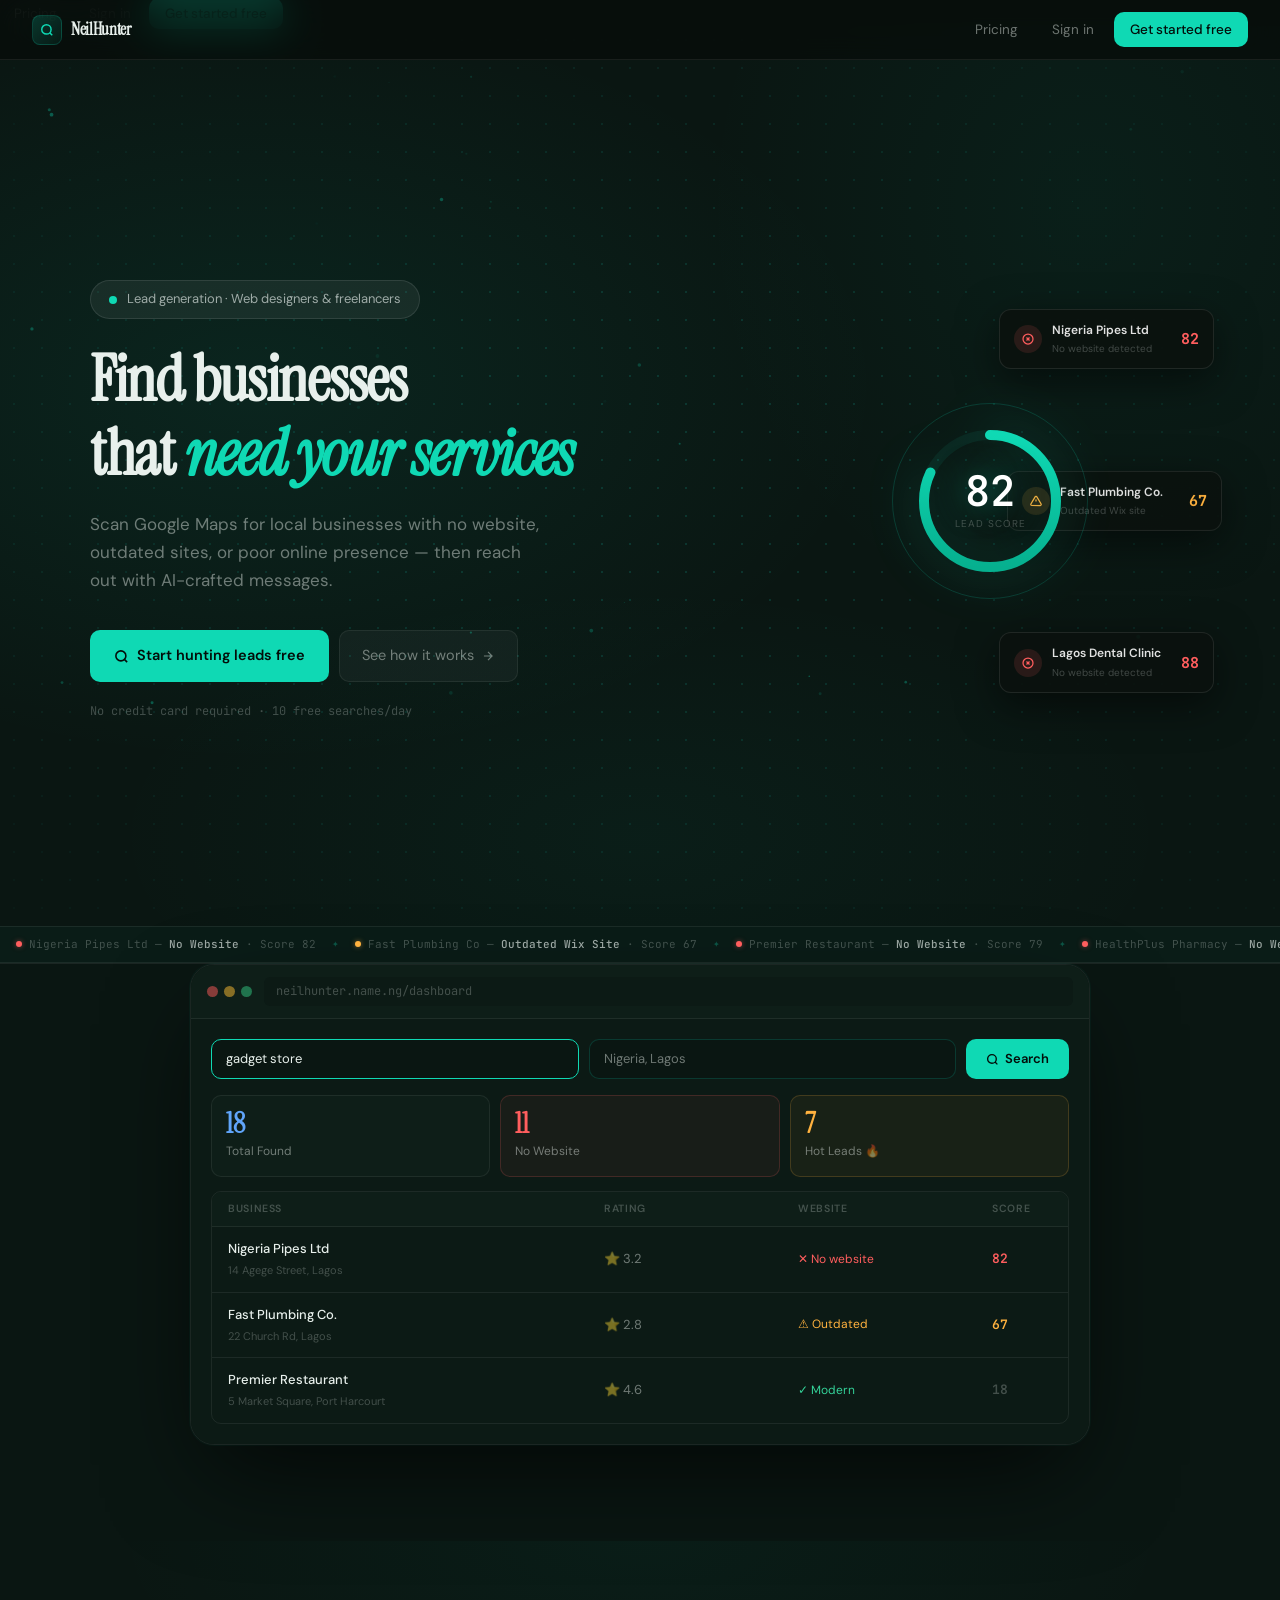
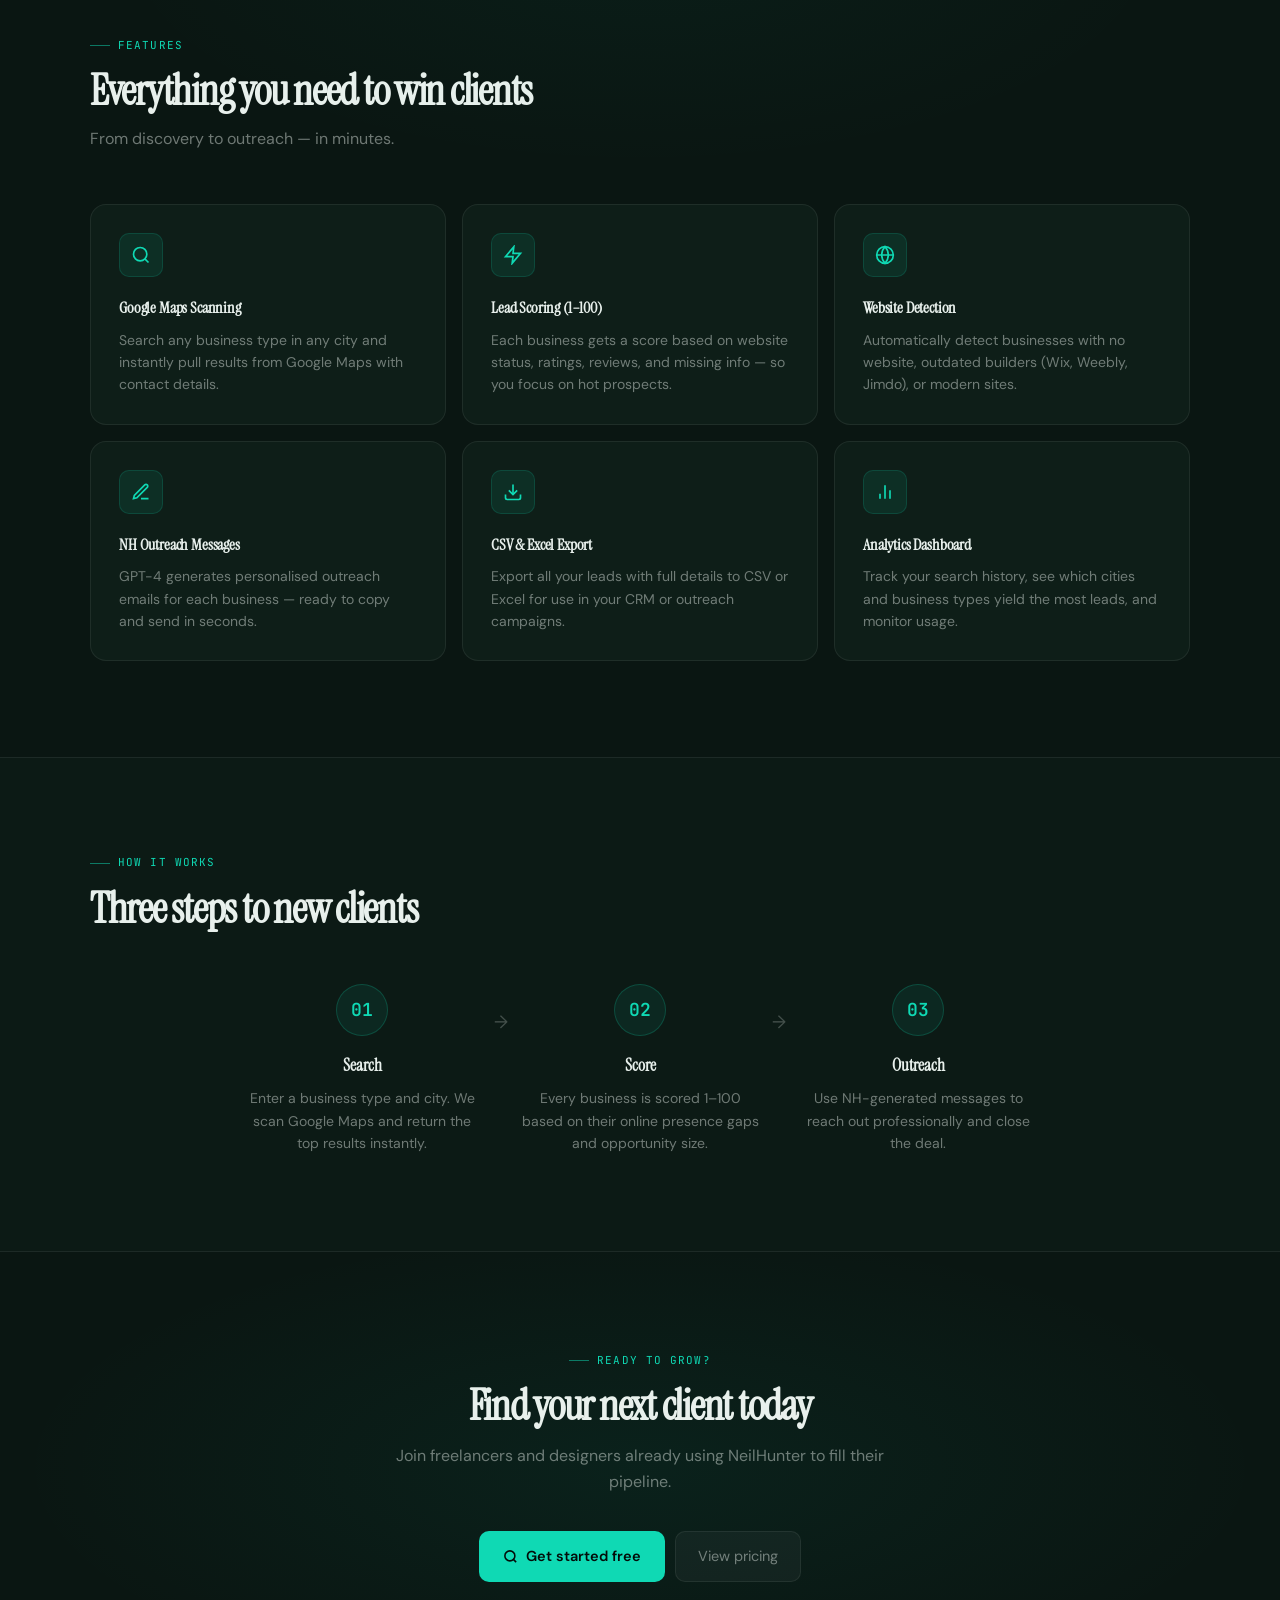
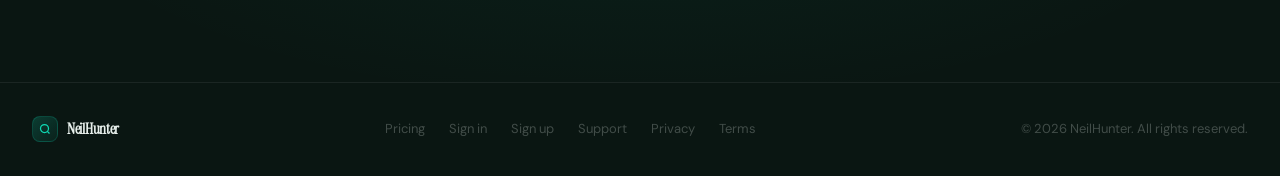
==== index.html @ abefe765 "Add files via upload" ====
<!DOCTYPE html>
<html lang="en">
<head>
  <meta charset="UTF-8"/>
  <meta name="viewport" content="width=device-width, initial-scale=1.0"/>

  <!-- ═══ PRIMARY SEO ═══ -->
  <title>NeilHunter — Find Businesses That Need a Website | Lead Gen for Web Designers</title>
  <meta name="description" content="NeilHunter scans Google Maps to find local businesses with no website or outdated sites. Get lead scores, AI outreach messages, and CSV exports. Free for web designers and freelancers."/>
  <meta name="keywords" content="find businesses without website, lead generation for web designers, web design clients, find clients web design, local business leads, freelance web design clients, NeilHunter, web design lead generation tool, Google Maps leads, outreach for web designers"/>
  <meta name="author" content="NeilHunter"/>
  <meta name="robots" content="index, follow"/>
  <link rel="canonical" href="https://neilhunter.name.ng/"/>

  <!-- ═══ OPEN GRAPH (WhatsApp, Facebook, LinkedIn previews) ═══ -->
  <meta property="og:type" content="website"/>
  <meta property="og:url" content="https://neilhunter.name.ng/"/>
  <meta property="og:title" content="NeilHunter — Find Businesses That Need a Website"/>
  <meta property="og:description" content="Scan Google Maps for businesses with no website. Get lead scores, AI outreach messages, and win more web design clients. Free to start."/>
  <meta property="og:image" content="https://neilhunter.name.ng/og-image.png"/>
  <meta property="og:site_name" content="NeilHunter"/>
  <meta property="og:locale" content="en_NG"/>

  <!-- ═══ TWITTER CARD (shows rich preview when you share on X) ═══ -->
  <meta name="twitter:card" content="summary_large_image"/>
  <meta name="twitter:site" content="@neilhunter"/>
  <meta name="twitter:title" content="NeilHunter — Find Businesses That Need a Website"/>
  <meta name="twitter:description" content="Scan Google Maps for businesses with no website. Lead scores + AI outreach. Free for web designers & freelancers."/>
  <meta name="twitter:image" content="https://neilhunter.name.ng/og-image.png"/>

  <!-- ═══ SCHEMA (tells Google exactly what your site is) ═══ -->
  <script type="application/ld+json">
  {
    "@context": "https://schema.org",
    "@type": "SoftwareApplication",
    "name": "NeilHunter",
    "url": "https://neilhunter.name.ng",
    "description": "Lead generation tool that scans Google Maps to find local businesses with no website or outdated sites. Designed for web designers and freelancers.",
    "applicationCategory": "BusinessApplication",
    "operatingSystem": "Web",
    "offers": {
      "@type": "Offer",
      "price": "0",
      "priceCurrency": "USD",
      "description": "Free plan with 10 searches per day"
    },
    "creator": {
      "@type": "Organization",
      "name": "NeilHunter",
      "url": "https://neilhunter.name.ng"
    }
  }
  </script>

  <link href="https://fonts.googleapis.com/css2?family=Instrument+Serif:ital@0;1&family=DM+Sans:ital,opsz,wght@0,9..40,300;0,9..40,400;0,9..40,500;1,9..40,300&family=JetBrains+Mono:wght@400;500;600&display=swap" rel="stylesheet"/>
  <meta name="theme-color" content="#0a1612">
  <style>
    /* ── TOKENS ── */
    :root {
      --teal:   #0fd9b4;
      --teal2:  #06b08f;
      --teal-d: rgba(15,217,180,.12);
      --red:    #ff5e5e;
      --amber:  #ffb23f;
      --green:  #34d399;
      --bg:     #0a1612;
      --bg2:    #0c1a15;
      --bg3:    #0e1e18;
      --card:   #0e1e18;
      --border: rgba(255,255,255,.07);
      --border2:rgba(15,217,180,.18);
      --text:   #e8f0ec;
      --muted:  rgba(232,240,236,.45);
      --soft:   rgba(232,240,236,.25);
      --r:      10px;
      --r-lg:   16px;
      --r-xl:   24px;
      --font:   'DM Sans', sans-serif;
      --display:'Instrument Serif', serif;
      --mono:   'JetBrains Mono', monospace;
    }

    *, *::before, *::after { box-sizing: border-box; margin: 0; padding: 0; }
    html { scroll-behavior: smooth; }
    body {
      font-family: var(--font);
      background: var(--bg);
      color: var(--text);
      line-height: 1.6;
      -webkit-font-smoothing: antialiased;
      overflow-x: hidden;
    }

    /* ── LOADER ── */
    #loader {
      position: fixed; inset: 0; z-index: 9999;
      background: #0a1612;
      display: flex; flex-direction: column; align-items: center; justify-content: center; gap: 20px;
      transition: opacity .6s ease, visibility .6s ease;
    }
    #loader.hide { opacity: 0; visibility: hidden; }
    .ld-wordmark {
      font-family: var(--display);
      font-size: 22px; font-weight: 700; letter-spacing: -.02em;
      color: var(--text);
    }
    .ld-wordmark span { color: var(--teal); }
    .ld-bar-track {
      width: 160px; height: 2px;
      background: rgba(255,255,255,.06); border-radius: 99px; overflow: hidden;
    }
    .ld-bar-fill {
      height: 100%; width: 0%;
      background: linear-gradient(90deg, var(--teal2), var(--teal));
      border-radius: 99px; transition: width .12s ease;
    }
    .ld-pct { font-family: var(--mono); font-size: 11px; color: var(--teal); }

    /* ── NAV ── */
    nav {
      position: fixed; top: 0; left: 0; right: 0; z-index: 100;
      padding: 0 32px;
      height: 60px;
      display: flex; align-items: center; justify-content: space-between;
      background: rgba(8,13,11,.8);
      backdrop-filter: blur(20px) saturate(1.4);
      border-bottom: 1px solid var(--border);
      transition: background .3s;
    }
    .nav-logo {
      display: flex; align-items: center; gap: 9px;
      text-decoration: none;
      font-family: var(--display); font-size: 17px; font-weight: 700;
      color: var(--text); letter-spacing: -.02em;
    }
    .nav-logo-mark {
      width: 30px; height: 30px; border-radius: 8px;
      background: linear-gradient(135deg, rgba(15,217,180,.2), rgba(15,217,180,.06));
      border: 1px solid var(--border2);
      display: flex; align-items: center; justify-content: center;
    }
    .nav-logo-mark svg { color: var(--teal); }
    .nav-right { display: flex; align-items: center; gap: 6px; }
    .nav-link {
      padding: 7px 14px; font-size: 13.5px; color: var(--muted);
      text-decoration: none; border-radius: var(--r);
      transition: color .2s, background .2s;
      font-weight: 400;
    }
    .nav-link:hover { color: var(--text); background: rgba(255,255,255,.05); }
    .nav-btn {
      padding: 7px 16px; font-size: 13.5px; font-weight: 500;
      background: var(--teal); color: #030d09;
      border: none; border-radius: var(--r); cursor: pointer;
      text-decoration: none;
      transition: background .2s, transform .15s;
      font-family: var(--font);
    }
    .nav-btn:hover { background: #1fffc9; transform: translateY(-1px); }
    .nav-hamburger {
      display: none; background: none; border: none; cursor: pointer;
      color: var(--text); padding: 4px;
    }
    @media (max-width: 680px) {
      nav { padding: 0 18px; }
      .nav-links { display: none; }
      .nav-hamburger { display: flex; }
      .nav-mobile {
        display: none; position: fixed; top: 60px; left: 0; right: 0;
        z-index: 99;
        background: var(--bg2); border-bottom: 1px solid var(--border);
        padding: 12px 18px 18px; flex-direction: column; gap: 4px;
      }
      .nav-mobile.open { display: flex; }
      .nav-mobile .nav-link { font-size: 15px; }
      .nav-mobile .nav-btn { text-align: center; margin-top: 6px; padding: 11px; font-size: 15px; }
    }

    /* ── HERO ── */
    .hero {
      position: relative; overflow: hidden;
      padding: 130px 32px 80px;
      min-height: 100svh;
      display: flex; align-items: center;
    }
    #hero-canvas {
      position: absolute; inset: 0; width: 100%; height: 100%;
      pointer-events: none; z-index: 0; opacity: .55;
    }
    .hero-mesh {
      position: absolute; inset: 0; z-index: 0; pointer-events: none;
      background:
        radial-gradient(ellipse 70% 60% at 20% 40%, rgba(15,217,180,.08) 0%, transparent 70%),
        radial-gradient(ellipse 50% 80% at 85% 20%, rgba(6,176,143,.06) 0%, transparent 60%),
        radial-gradient(ellipse 60% 40% at 50% 90%, rgba(15,217,180,.04) 0%, transparent 70%);
    }
    .hero-dots {
      position: absolute; inset: 0; z-index: 0; pointer-events: none;
      background-image: radial-gradient(circle, rgba(20,184,166,.18) 1px, transparent 1px);
      background-size: 28px 28px;
      mask-image: radial-gradient(ellipse 80% 80% at 50% 50%, black 20%, transparent 100%);
      -webkit-mask-image: radial-gradient(ellipse 80% 80% at 50% 50%, black 20%, transparent 100%);
      animation: dotsPulse 6s ease-in-out infinite;
    }
    @keyframes dotsPulse {
      0%,100%{ opacity:.35; }
      50%    { opacity:.6; }
    }

    .hero-inner {
      position: relative; z-index: 1;
      max-width: 1100px; margin: 0 auto; width: 100%;
      display: grid; grid-template-columns: 1fr 400px; gap: 64px; align-items: center;
    }
    .hero-badge {
      display: inline-flex; align-items: center; gap: 10px;
      padding: 8px 18px;
      background: rgba(255,255,255,.06);
      border: 1px solid rgba(255,255,255,.1);
      border-radius: 99px; font-size: 13px; color: rgba(232,240,236,.65);
      font-family: var(--font);
      margin-bottom: 24px;
      animation: fadeUp .5s .1s both;
    }
    .badge-pulse {
      width: 8px; height: 8px; border-radius: 50%; flex-shrink: 0;
      background: var(--teal);
      animation: blink 2s ease-in-out infinite;
    }
    @keyframes blink { 0%,100%{opacity:1;} 50%{opacity:.25;} }
    .hero-h1 {
      font-family: var(--display);
      font-size: clamp(36px, 9vw, 64px);
      font-weight: 700; line-height: 1.15; letter-spacing: -.02em;
      color: var(--text); margin-bottom: 20px;
      animation: fadeUp .5s .2s both;
    }
    .hero-h1 em { font-style: italic; color: var(--teal); }
    .hero-sub {
      font-size: 17px; color: var(--muted); max-width: 460px;
      line-height: 1.65; margin-bottom: 36px;
      animation: fadeUp .5s .3s both;
    }
    .hero-cta { display: flex; gap: 10px; flex-wrap: wrap; animation: fadeUp .5s .4s both; margin-bottom: 20px; }
    .btn-primary {
      display: inline-flex; align-items: center; gap: 8px;
      padding: 13px 24px; border-radius: var(--r);
      background: var(--teal); color: #030d09;
      font-size: 14.5px; font-weight: 600;
      text-decoration: none; font-family: var(--font);
      transition: background .2s, transform .2s, box-shadow .2s;
      box-shadow: 0 0 0 0 rgba(15,217,180,.3);
    }
    .btn-primary:hover {
      background: #1fffc9; transform: translateY(-2px);
      box-shadow: 0 8px 28px rgba(15,217,180,.25);
    }
    .btn-ghost {
      display: inline-flex; align-items: center; gap: 7px;
      padding: 13px 22px; border-radius: var(--r);
      border: 1px solid var(--border);
      background: rgba(255,255,255,.04);
      color: var(--muted); font-size: 14.5px;
      text-decoration: none; font-family: var(--font);
      transition: border-color .2s, color .2s, background .2s;
    }
    .btn-ghost:hover { border-color: rgba(255,255,255,.18); color: var(--text); background: rgba(255,255,255,.07); }
    .hero-note { font-size: 12px; color: var(--soft); animation: fadeUp .5s .5s both; font-family: var(--mono); }

    /* ── HERO RIGHT VISUAL ── */
    .hero-visual {
      position: relative; height: 420px;
      display: flex; align-items: center; justify-content: center;
      animation: fadeUp .6s .35s both;
    }
    /* Score ring */
    .ring-wrap {
      position: relative; z-index: 1;
      display: flex; align-items: center; justify-content: center;
    }
    .ring-svg { filter: drop-shadow(0 0 24px rgba(15,217,180,.3)); }
    .ring-center {
      position: absolute; top: 50%; left: 50%; transform: translate(-50%,-50%);
      text-align: center; pointer-events: none;
    }
    .ring-num {
      font-family: var(--mono); font-size: 42px; font-weight: 600;
      color: #fff; line-height: 1; text-shadow: 0 0 30px rgba(15,217,180,.5);
    }
    .ring-label { font-size: 10px; color: var(--soft); letter-spacing: .1em; text-transform: uppercase; margin-top: 4px; }
    .ring-pulse {
      position: absolute; width: 196px; height: 196px; border-radius: 50%;
      border: 1px solid rgba(15,217,180,.18);
      animation: ringPulse 2.8s ease-out infinite; pointer-events: none;
    }
    @keyframes ringPulse {
      0%  { transform: scale(.85); opacity: .7; }
      100%{ transform: scale(1.2);  opacity: 0; }
    }

    /* Lead cards */
    .lead-card {
      position: absolute;
      display: flex; align-items: center; gap: 10px;
      background: rgba(11,18,15,.92);
      border: 1px solid rgba(255,255,255,.09);
      border-radius: 12px; padding: 11px 14px;
      backdrop-filter: blur(16px);
      box-shadow: 0 12px 40px rgba(0,0,0,.5);
      white-space: nowrap; min-width: 215px;
      opacity: 0; transform: translateX(14px);
      transition: opacity .5s, transform .5s;
    }
    .lead-card.show { opacity: 1; transform: translateX(0); }
    .lead-card-1 { top: 18px;  right: -24px; }
    .lead-card-2 { top: 50%;   right: -32px; transform: translateY(-50%) translateX(14px); }
    .lead-card-2.show { transform: translateY(-50%) translateX(0); }
    .lead-card-3 { bottom: 18px; right: -24px; }
    .lc-icon {
      width: 28px; height: 28px; border-radius: 50%; flex-shrink: 0;
      display: flex; align-items: center; justify-content: center;
    }
    .lc-icon.r { background: rgba(255,94,94,.13); color: #ff5e5e; }
    .lc-icon.a { background: rgba(255,178,63,.13); color: #ffb23f; }
    .lc-biz { font-size: 12px; font-weight: 600; color: rgba(255,255,255,.88); }
    .lc-sub { font-size: 10px; color: var(--soft); margin-top: 1px; }
    .lc-score { font-family: var(--mono); font-size: 15px; font-weight: 700; margin-left: auto; padding-left: 8px; }
    .lc-score.r { color: #ff5e5e; }
    .lc-score.a { color: #ffb23f; }

    /* Mobile hero layout */
    @media (max-width: 860px) {
      .hero-inner { grid-template-columns: 1fr; gap: 44px; text-align: center; }
      .hero-sub, .hero-h1 { max-width: 100%; margin-left: auto; margin-right: auto; }
      .hero-badge { margin: 0 auto 24px; }
      .hero-cta { justify-content: center; }
      .hero-note { text-align: center; }
      .hero-visual { height: 300px; width: 100%; }
      .lead-card-1 { top: 0; right: 0; }
      .lead-card-2 { right: 0; }
      .lead-card-3 { bottom: 0; right: 0; }
    }
    @media (max-width: 520px) {
      .hero { padding: 110px 18px 60px; }
      .hero-visual { height: 260px; }
      .lead-card { min-width: 0; max-width: 155px; padding: 8px 10px; gap: 7px; }
      .lc-biz { font-size: 10.5px; }
      .lc-sub { font-size: 9px; }
      .lc-score { font-size: 12px; }
      .lc-icon { width: 22px; height: 22px; }
      .ring-num { font-size: 30px; }
      .ring-pulse { width: 140px; height: 140px; }
    }

    @keyframes fadeUp {
      from { opacity:0; transform: translateY(16px); }
      to   { opacity:1; transform: translateY(0); }
    }

    /* ── MARQUEE ── */
    .marquee-strip {
      border-top: 1px solid var(--border);
      border-bottom: 1px solid var(--border);
      background: rgba(15,217,180,.03);
      overflow: hidden; padding: 9px 0;
    }
    .marquee-track { display: flex; width: max-content; animation: marquee 30s linear infinite; }
    .marquee-track:hover { animation-play-state: paused; }
    @keyframes marquee { from{transform:translateX(0)} to{transform:translateX(-50%)} }
    .marquee-content { display: flex; align-items: center; gap: 16px; padding: 0 16px; white-space: nowrap; }
    .mq-item { font-family: var(--mono); font-size: 11px; color: var(--soft); display: flex; align-items: center; gap: 7px; }
    .mq-item strong { color: rgba(232,240,236,.65); font-weight: 500; }
    .mq-sep { color: rgba(15,217,180,.3); font-size: 8px; }
    .mq-dot { width: 6px; height: 6px; border-radius: 50%; flex-shrink: 0; animation: blink 2s ease-in-out infinite; }
    .mq-dot.r { background: var(--red); box-shadow: 0 0 5px rgba(255,94,94,.5); }
    .mq-dot.a { background: var(--amber); box-shadow: 0 0 5px rgba(255,178,63,.5); animation-delay: .5s; }

    /* ── DASHBOARD MOCKUP ── */
    .mockup-section {
      padding: 0 32px 96px;
      border-top: 1px solid var(--border);
    }
    .mockup-wrap {
      max-width: 900px; margin: 0 auto;
      border-radius: var(--r-xl);
      border: 1px solid var(--border);
      overflow: hidden;
      box-shadow: 0 40px 100px -20px rgba(0,0,0,.7), 0 0 0 1px rgba(15,217,180,.05);
    }
    .mockup-bar {
      background: var(--bg3); border-bottom: 1px solid var(--border);
      padding: 12px 16px;
      display: flex; align-items: center; gap: 12px;
    }
    .mock-dots { display: flex; gap: 6px; }
    .mock-dot { width: 11px; height: 11px; border-radius: 50%; }
    .mock-url {
      flex: 1; background: var(--bg2); border-radius: 6px;
      padding: 5px 12px; font-size: 12px; color: var(--soft); font-family: var(--mono);
    }
    .mockup-body { background: var(--bg2); padding: 20px; }
    .mock-search-row { display: flex; gap: 10px; margin-bottom: 16px; }
    .mock-input {
      flex: 1; height: 40px; border: 1px solid var(--border2); border-radius: var(--r);
      background: var(--bg); display: flex; align-items: center; padding: 0 14px;
      font-size: 13px; color: var(--muted);
    }
    .mock-input.active { border-color: var(--teal); color: var(--text); }
    .mock-search-btn {
      height: 40px; padding: 0 20px;
      background: var(--teal); border-radius: var(--r);
      display: flex; align-items: center; gap: 6px;
      font-size: 13px; font-weight: 600; color: #030d09;
    }
    .mock-stats { display: grid; grid-template-columns: repeat(3,1fr); gap: 10px; margin-bottom: 14px; }
    .mock-stat {
      background: var(--bg3); border: 1px solid var(--border);
      border-radius: var(--r); padding: 14px;
    }
    .mock-stat.danger { background: rgba(255,94,94,.05); border-color: rgba(255,94,94,.18); }
    .mock-stat.warn   { background: rgba(255,178,63,.05); border-color: rgba(255,178,63,.18); }
    .mock-stat-num { font-family: var(--display); font-size: 28px; font-weight: 700; line-height: 1; }
    .mock-stat-num.teal   { color: #60a5fa; }
    .mock-stat-num.danger { color: var(--red); }
    .mock-stat-num.warn   { color: var(--amber); }
    .mock-stat-label { font-size: 12px; color: var(--muted); margin-top: 4px; }
    .mock-table { border: 1px solid var(--border); border-radius: var(--r); overflow: hidden; }
    .mock-thead {
      display: grid; grid-template-columns: 2fr 1fr 1fr 60px;
      gap: 12px; padding: 9px 16px;
      background: var(--bg3); font-size: 10.5px; font-weight: 600;
      text-transform: uppercase; letter-spacing: .06em; color: var(--soft);
      border-bottom: 1px solid var(--border);
    }
    .mock-row {
      display: grid; grid-template-columns: 2fr 1fr 1fr 60px;
      gap: 12px; padding: 12px 16px; font-size: 13px; align-items: center;
    }
    .mock-row + .mock-row { border-top: 1px solid var(--border); }
    .mock-biz { font-weight: 500; }
    .mock-addr { font-size: 11px; color: var(--soft); margin-top: 2px; }
    .mock-rating { color: var(--muted); }
    .mock-status.r { color: var(--red); font-size: 12px; }
    .mock-status.a { color: var(--amber); font-size: 12px; }
    .mock-status.g { color: var(--green); font-size: 12px; }
    .mock-score { font-family: var(--mono); font-size: 13px; font-weight: 600; }
    .mock-score.r { color: var(--red); }
    .mock-score.a { color: var(--amber); }
    .mock-score.s { color: var(--soft); }
    @media (max-width: 640px) {
      .mockup-section { padding: 0 14px 64px; }
      .mock-stats { grid-template-columns: repeat(3,1fr); gap: 6px; }
      .mock-stat-num { font-size: 22px; }
      .mock-thead, .mock-row { grid-template-columns: 2fr 1fr 50px; }
      .mock-thead span:nth-child(3), .mock-row div:nth-child(3) { display: none; }
      .mock-search-row { flex-wrap: wrap; }
    }

    /* ── FEATURES ── */
    .features { padding: 96px 32px; position: relative; }
    .features::before {
      content: ''; position: absolute; inset: 0;
      background: radial-gradient(ellipse 60% 40% at 50% 0%, rgba(15,217,180,.04) 0%, transparent 70%);
      pointer-events: none;
    }
    .section-label {
      font-family: var(--mono); font-size: 11px; letter-spacing: .1em;
      text-transform: uppercase; color: var(--teal);
      display: flex; align-items: center; gap: 8px; margin-bottom: 14px;
    }
    .section-label::before {
      content: ''; width: 20px; height: 1px; background: var(--teal); opacity: .5;
    }
    .section-title {
      font-family: var(--display); font-size: clamp(28px, 4vw, 42px);
      font-weight: 800; letter-spacing: -.03em; line-height: 1.1;
      color: var(--text); margin-bottom: 12px;
    }
    .section-sub { font-size: 16px; color: var(--muted); max-width: 520px; }
    .section-head { margin-bottom: 52px; }
    .container { max-width: 1100px; margin: 0 auto; }

    .features-grid {
      display: grid; grid-template-columns: repeat(3, 1fr); gap: 16px;
    }
    .feat-card {
      background: var(--card); border: 1px solid var(--border);
      border-radius: var(--r-lg); padding: 28px;
      transition: border-color .3s, transform .3s, box-shadow .3s;
      position: relative; overflow: hidden;
    }
    .feat-card::after {
      content: ''; position: absolute; top: 0; left: 0; right: 0; height: 1px;
      background: linear-gradient(90deg, transparent, rgba(15,217,180,.3), transparent);
      opacity: 0; transition: opacity .3s;
    }
    .feat-card:hover { border-color: rgba(15,217,180,.2); transform: translateY(-3px); box-shadow: 0 20px 60px rgba(0,0,0,.3); }
    .feat-card:hover::after { opacity: 1; }
    .feat-icon {
      width: 44px; height: 44px; border-radius: 10px;
      background: rgba(15,217,180,.09); border: 1px solid rgba(15,217,180,.15);
      display: flex; align-items: center; justify-content: center;
      color: var(--teal); margin-bottom: 18px;
    }
    .feat-card h3 {
      font-family: var(--display); font-size: 16px; font-weight: 700;
      color: var(--text); margin-bottom: 8px; letter-spacing: -.01em;
    }
    .feat-card p { font-size: 14px; color: var(--muted); line-height: 1.6; }
    @media (max-width: 860px) { .features-grid { grid-template-columns: repeat(2,1fr); } }
    @media (max-width: 540px) { .features-grid { grid-template-columns: 1fr; } features { padding: 64px 18px; } }

    /* ── HOW IT WORKS ── */
    .how { padding: 96px 32px; background: var(--bg2); border-top: 1px solid var(--border); border-bottom: 1px solid var(--border); }
    .steps-row { display: flex; align-items: flex-start; justify-content: center; gap: 0; }
    .step-item { flex: 1; max-width: 240px; text-align: center; }
    .step-num {
      width: 52px; height: 52px; border-radius: 50%;
      background: rgba(15,217,180,.08); border: 1px solid rgba(15,217,180,.2);
      display: flex; align-items: center; justify-content: center;
      margin: 0 auto 16px;
      font-family: var(--mono); font-size: 18px; font-weight: 600; color: var(--teal);
    }
    .step-item h3 { font-family: var(--display); font-size: 17px; font-weight: 700; color: var(--text); margin-bottom: 8px; }
    .step-item p  { font-size: 14px; color: var(--muted); line-height: 1.6; }
    .step-arrow {
      display: flex; align-items: center; justify-content: center;
      padding-top: 24px; padding-left: 12px; padding-right: 12px;
      color: var(--soft); flex-shrink: 0; font-size: 18px;
    }
    @media (max-width: 640px) {
      .how { padding: 64px 18px; }
      .steps-row { flex-direction: column; align-items: center; gap: 0; }
      .step-item { max-width: 280px; width: 100%; }
      .step-arrow { padding: 4px 0; transform: rotate(90deg); }
    }

    /* ── CTA ── */
    .cta-section {
      padding: 100px 32px;
      text-align: center; position: relative; overflow: hidden;
    }
    .cta-section::before {
      content: ''; position: absolute; inset: 0;
      background: radial-gradient(ellipse 70% 80% at 50% 50%, rgba(15,217,180,.06) 0%, transparent 70%);
      pointer-events: none;
    }
    .cta-inner { position: relative; z-index: 1; max-width: 560px; margin: 0 auto; }
    .cta-section .section-title { margin-bottom: 14px; }
    .cta-section .section-sub { margin: 0 auto 36px; }
    .cta-btns { display: flex; gap: 10px; justify-content: center; flex-wrap: wrap; }
    @media (max-width: 480px) { .cta-section { padding: 72px 18px; } }

    /* ── FOOTER ── */
    footer {
      border-top: 1px solid var(--border);
      padding: 32px;
      display: flex; align-items: center; justify-content: space-between; flex-wrap: wrap; gap: 16px;
      background: var(--bg);
    }
    .footer-links { display: flex; gap: 4px; flex-wrap: wrap; }
    .footer-links a { color: var(--soft); text-decoration: none; font-size: 13px; padding: 4px 10px; border-radius: 6px; transition: color .2s; }
    .footer-links a:hover { color: var(--text); }
    .footer-copy { font-size: 13px; color: var(--soft); }
    @media (max-width: 600px) { footer { flex-direction: column; align-items: flex-start; padding: 24px 18px; } }
  </style>
</head>
<body>

<!-- LOADER -->
<div id="loader">
  <div class="ld-wordmark">Neil<span>Hunter</span></div>
  <div class="ld-bar-track"><div class="ld-bar-fill" id="ld-fill"></div></div>
  <div class="ld-pct" id="ld-pct">0%</div>
</div>

<!-- NAV -->
<nav>
  <a href="index.html" class="nav-logo">
    <div class="nav-logo-mark">
      <svg width="14" height="14" viewBox="0 0 24 24" fill="none" stroke="currentColor" stroke-width="2.5"><circle cx="11" cy="11" r="8"/><path d="m21 21-4.35-4.35"/></svg>
    </div>
    NeilHunter
  </a>
  <div class="nav-right nav-links">
    <a href="pricing.html" class="nav-link">Pricing</a>
    <a href="login.html" class="nav-link">Sign in</a>
    <a href="signup.html" class="nav-btn">Get started free</a>
  </div>
  <button class="nav-hamburger" id="nav-ham" aria-label="Menu" onclick="toggleNav()">
    <svg id="ham-icon" width="22" height="22" viewBox="0 0 24 24" fill="none" stroke="currentColor" stroke-width="2.2"><line x1="3" y1="6" x2="21" y2="6"/><line x1="3" y1="12" x2="21" y2="12"/><line x1="3" y1="18" x2="21" y2="18"/></svg>
  </button>
</nav>
<div class="nav-mobile" id="nav-mobile">
  <a href="pricing.html" class="nav-link">Pricing</a>
  <a href="login.html" class="nav-link">Sign in</a>
  <a href="signup.html" class="nav-btn">Get started free</a>
</div>

<!-- HERO -->
<section class="hero">
  <canvas id="hero-canvas"></canvas>
  <div class="hero-mesh"></div>
  <div class="hero-dots"></div>


  <div class="hero-inner">
    <!-- LEFT -->
    <div class="hero-left">
      <div class="hero-badge">
        <span class="badge-pulse"></span>
        Lead generation · Web designers &amp; freelancers
      </div>
      <h1 class="hero-h1">Find businesses<br/>that <em>need your services</em></h1>
      <p class="hero-sub">
        Scan Google Maps for local businesses with no website, outdated sites, or poor online presence — then reach out with AI-crafted messages.
      </p>
      <div class="hero-cta">
        <a href="signup.html" class="btn-primary">
          <svg width="15" height="15" viewBox="0 0 24 24" fill="none" stroke="currentColor" stroke-width="2.5"><circle cx="11" cy="11" r="8"/><path d="m21 21-4.35-4.35"/></svg>
          Start hunting leads free
        </a>
        <a href="#features" class="btn-ghost">
          See how it works
          <svg width="14" height="14" viewBox="0 0 24 24" fill="none" stroke="currentColor" stroke-width="2"><path d="M5 12h14M12 5l7 7-7 7"/></svg>
        </a>
      </div>
      <p class="hero-note">No credit card required · 10 free searches/day</p>
    </div>

    <!-- RIGHT -->
    <div class="hero-visual">
      <div class="ring-wrap">
        <svg class="ring-svg" viewBox="0 0 160 160" width="160" height="160">
          <circle cx="80" cy="80" r="66" fill="none" stroke="rgba(15,217,180,.08)" stroke-width="10"/>
          <circle cx="80" cy="80" r="66" fill="none" stroke="url(#ringGrad)" stroke-width="10"
            stroke-linecap="round"
            stroke-dasharray="414.7"
            stroke-dashoffset="414.7"
            id="ring-arc"
            style="transition:stroke-dashoffset 1.5s cubic-bezier(.4,0,.2,1);transform:rotate(-90deg);transform-origin:80px 80px;"/>
          <defs>
            <linearGradient id="ringGrad" x1="0%" y1="0%" x2="100%" y2="0%">
              <stop offset="0%"   stop-color="#06b08f"/>
              <stop offset="100%" stop-color="#0fd9b4"/>
            </linearGradient>
          </defs>
        </svg>
        <div class="ring-center">
          <div class="ring-num" id="ring-num">0</div>
          <div class="ring-label">Lead Score</div>
        </div>
        <div class="ring-pulse"></div>
      </div>

      <!-- Floating lead cards -->
      <div class="lead-card lead-card-1" id="lc1">
        <div class="lc-icon r">
          <svg width="12" height="12" viewBox="0 0 24 24" fill="none" stroke="currentColor" stroke-width="2.5"><circle cx="12" cy="12" r="10"/><line x1="15" y1="9" x2="9" y2="15"/><line x1="9" y1="9" x2="15" y2="15"/></svg>
        </div>
        <div>
          <div class="lc-biz">Nigeria Pipes Ltd</div>
          <div class="lc-sub">No website detected</div>
        </div>
        <div class="lc-score r">82</div>
      </div>

      <div class="lead-card lead-card-2" id="lc2">
        <div class="lc-icon a">
          <svg width="12" height="12" viewBox="0 0 24 24" fill="none" stroke="currentColor" stroke-width="2.5"><path d="M10.29 3.86L1.82 18a2 2 0 0 0 1.71 3h16.94a2 2 0 0 0 1.71-3L13.71 3.86a2 2 0 0 0-3.42 0z"/><line x1="12" y1="9" x2="12" y2="13"/></svg>
        </div>
        <div>
          <div class="lc-biz">Fast Plumbing Co.</div>
          <div class="lc-sub">Outdated Wix site</div>
        </div>
        <div class="lc-score a">67</div>
      </div>

      <div class="lead-card lead-card-3" id="lc3">
        <div class="lc-icon r">
          <svg width="12" height="12" viewBox="0 0 24 24" fill="none" stroke="currentColor" stroke-width="2.5"><circle cx="12" cy="12" r="10"/><line x1="15" y1="9" x2="9" y2="15"/><line x1="9" y1="9" x2="15" y2="15"/></svg>
        </div>
        <div>
          <div class="lc-biz">Lagos Dental Clinic</div>
          <div class="lc-sub">No website detected</div>
        </div>
        <div class="lc-score r">88</div>
      </div>
    </div>
  </div>
</section>

<!-- MARQUEE -->
<div class="marquee-strip">
  <div class="marquee-track">
    <div class="marquee-content">
      <span class="mq-item"><span class="mq-dot r"></span>Nigeria Pipes Ltd — <strong>No Website</strong> · Score 82</span>
      <span class="mq-sep">✦</span>
      <span class="mq-item"><span class="mq-dot a"></span>Fast Plumbing Co — <strong>Outdated Wix Site</strong> · Score 67</span>
      <span class="mq-sep">✦</span>
      <span class="mq-item"><span class="mq-dot r"></span>Premier Restaurant — <strong>No Website</strong> · Score 79</span>
      <span class="mq-sep">✦</span>
      <span class="mq-item"><span class="mq-dot r"></span>HealthPlus Pharmacy — <strong>No Website</strong> · Score 91</span>
      <span class="mq-sep">✦</span>
      <span class="mq-item"><span class="mq-dot a"></span>QuickFix Mechanics — <strong>Outdated Jimdo</strong> · Score 74</span>
      <span class="mq-sep">✦</span>
      <span class="mq-item"><span class="mq-dot r"></span>Lagos Dental Clinic — <strong>No Website</strong> · Score 88</span>
      <span class="mq-sep">✦</span>
    </div>
    <div class="marquee-content" aria-hidden="true">
      <span class="mq-item"><span class="mq-dot r"></span>Nigeria Pipes Ltd — <strong>No Website</strong> · Score 82</span>
      <span class="mq-sep">✦</span>
      <span class="mq-item"><span class="mq-dot a"></span>Fast Plumbing Co — <strong>Outdated Wix Site</strong> · Score 67</span>
      <span class="mq-sep">✦</span>
      <span class="mq-item"><span class="mq-dot r"></span>Premier Restaurant — <strong>No Website</strong> · Score 79</span>
      <span class="mq-sep">✦</span>
      <span class="mq-item"><span class="mq-dot r"></span>HealthPlus Pharmacy — <strong>No Website</strong> · Score 91</span>
      <span class="mq-sep">✦</span>
      <span class="mq-item"><span class="mq-dot a"></span>QuickFix Mechanics — <strong>Outdated Jimdo</strong> · Score 74</span>
      <span class="mq-sep">✦</span>
      <span class="mq-item"><span class="mq-dot r"></span>Lagos Dental Clinic — <strong>No Website</strong> · Score 88</span>
      <span class="mq-sep">✦</span>
    </div>
  </div>
</div>

<!-- DASHBOARD MOCKUP -->
<section class="mockup-section">
  <div class="mockup-wrap">
    <div class="mockup-bar">
      <div class="mock-dots">
        <div class="mock-dot" style="background:rgba(255,90,90,.5)"></div>
        <div class="mock-dot" style="background:rgba(255,190,50,.5)"></div>
        <div class="mock-dot" style="background:rgba(50,200,130,.5)"></div>
      </div>
      <div class="mock-url">neilhunter.name.ng/dashboard</div>
    </div>
    <div class="mockup-body">
      <div class="mock-search-row">
        <div class="mock-input active">gadget store</div>
        <div class="mock-input">Nigeria, Lagos</div>
        <div class="mock-search-btn">
          <svg width="13" height="13" viewBox="0 0 24 24" fill="none" stroke="currentColor" stroke-width="2.5"><circle cx="11" cy="11" r="8"/><path d="m21 21-4.35-4.35"/></svg>
          Search
        </div>
      </div>
      <div class="mock-stats">
        <div class="mock-stat">
          <div class="mock-stat-num teal">18</div>
          <div class="mock-stat-label">Total Found</div>
        </div>
        <div class="mock-stat danger">
          <div class="mock-stat-num danger">11</div>
          <div class="mock-stat-label">No Website</div>
        </div>
        <div class="mock-stat warn">
          <div class="mock-stat-num warn">7</div>
          <div class="mock-stat-label">Hot Leads 🔥</div>
        </div>
      </div>
      <div class="mock-table">
        <div class="mock-thead">
          <span>Business</span><span>Rating</span><span>Website</span><span>Score</span>
        </div>
        <div class="mock-row">
          <div><div class="mock-biz">Nigeria Pipes Ltd</div><div class="mock-addr">14 Agege Street, Lagos</div></div>
          <div class="mock-rating">⭐ 3.2</div>
          <div class="mock-status r">✕ No website</div>
          <div class="mock-score r">82</div>
        </div>
        <div class="mock-row">
          <div><div class="mock-biz">Fast Plumbing Co.</div><div class="mock-addr">22 Church Rd, Lagos</div></div>
          <div class="mock-rating">⭐ 2.8</div>
          <div class="mock-status a">⚠ Outdated</div>
          <div class="mock-score a">67</div>
        </div>
        <div class="mock-row">
          <div><div class="mock-biz">Premier Restaurant</div><div class="mock-addr">5 Market Square, Port Harcourt</div></div>
          <div class="mock-rating">⭐ 4.6</div>
          <div class="mock-status g">✓ Modern</div>
          <div class="mock-score s">18</div>
        </div>
      </div>
    </div>
  </div>
</section>

<!-- FEATURES -->
<section class="features" id="features">
  <div class="container">
    <div class="section-head">
      <div class="section-label">Features</div>
      <h2 class="section-title">Everything you need to win clients</h2>
      <p class="section-sub">From discovery to outreach — in minutes.</p>
    </div>
    <div class="features-grid">
      <div class="feat-card">
        <div class="feat-icon">
          <svg width="20" height="20" viewBox="0 0 24 24" fill="none" stroke="currentColor" stroke-width="2"><circle cx="11" cy="11" r="8"/><path d="m21 21-4.35-4.35"/></svg>
        </div>
        <h3>Google Maps Scanning</h3>
        <p>Search any business type in any city and instantly pull results from Google Maps with contact details.</p>
      </div>
      <div class="feat-card">
        <div class="feat-icon">
          <svg width="20" height="20" viewBox="0 0 24 24" fill="none" stroke="currentColor" stroke-width="2"><polygon points="13 2 3 14 12 14 11 22 21 10 12 10 13 2"/></svg>
        </div>
        <h3>Lead Scoring (1–100)</h3>
        <p>Each business gets a score based on website status, ratings, reviews, and missing info — so you focus on hot prospects.</p>
      </div>
      <div class="feat-card">
        <div class="feat-icon">
          <svg width="20" height="20" viewBox="0 0 24 24" fill="none" stroke="currentColor" stroke-width="2"><circle cx="12" cy="12" r="10"/><line x1="2" y1="12" x2="22" y2="12"/><path d="M12 2a15.3 15.3 0 0 1 4 10 15.3 15.3 0 0 1-4 10 15.3 15.3 0 0 1-4-10 15.3 15.3 0 0 1 4-10z"/></svg>
        </div>
        <h3>Website Detection</h3>
        <p>Automatically detect businesses with no website, outdated builders (Wix, Weebly, Jimdo), or modern sites.</p>
      </div>
      <div class="feat-card">
        <div class="feat-icon">
          <svg width="20" height="20" viewBox="0 0 24 24" fill="none" stroke="currentColor" stroke-width="2"><path d="M12 20h9"/><path d="M16.5 3.5a2.121 2.121 0 0 1 3 3L7 19l-4 1 1-4L16.5 3.5z"/></svg>
        </div>
        <h3>NH Outreach Messages</h3>
        <p>GPT-4 generates personalised outreach emails for each business — ready to copy and send in seconds.</p>
      </div>
      <div class="feat-card">
        <div class="feat-icon">
          <svg width="20" height="20" viewBox="0 0 24 24" fill="none" stroke="currentColor" stroke-width="2"><path d="M21 15v4a2 2 0 0 1-2 2H5a2 2 0 0 1-2-2v-4"/><polyline points="7 10 12 15 17 10"/><line x1="12" y1="15" x2="12" y2="3"/></svg>
        </div>
        <h3>CSV &amp; Excel Export</h3>
        <p>Export all your leads with full details to CSV or Excel for use in your CRM or outreach campaigns.</p>
      </div>
      <div class="feat-card">
        <div class="feat-icon">
          <svg width="20" height="20" viewBox="0 0 24 24" fill="none" stroke="currentColor" stroke-width="2"><line x1="18" y1="20" x2="18" y2="10"/><line x1="12" y1="20" x2="12" y2="4"/><line x1="6" y1="20" x2="6" y2="14"/></svg>
        </div>
        <h3>Analytics Dashboard</h3>
        <p>Track your search history, see which cities and business types yield the most leads, and monitor usage.</p>
      </div>
    </div>
  </div>
</section>

<!-- HOW IT WORKS -->
<section class="how">
  <div class="container">
    <div class="section-head">
      <div class="section-label">How it works</div>
      <h2 class="section-title">Three steps to new clients</h2>
    </div>
    <div class="steps-row">
      <div class="step-item">
        <div class="step-num">01</div>
        <h3>Search</h3>
        <p>Enter a business type and city. We scan Google Maps and return the top results instantly.</p>
      </div>
      <div class="step-arrow">→</div>
      <div class="step-item">
        <div class="step-num">02</div>
        <h3>Score</h3>
        <p>Every business is scored 1–100 based on their online presence gaps and opportunity size.</p>
      </div>
      <div class="step-arrow">→</div>
      <div class="step-item">
        <div class="step-num">03</div>
        <h3>Outreach</h3>
        <p>Use NH-generated messages to reach out professionally and close the deal.</p>
      </div>
    </div>
  </div>
</section>

<!-- CTA -->
<section class="cta-section">
  <div class="cta-inner">
    <div class="section-label" style="justify-content:center">Ready to grow?</div>
    <h2 class="section-title">Find your next client today</h2>
    <p class="section-sub">Join freelancers and designers already using NeilHunter to fill their pipeline.</p>
    <div class="cta-btns">
      <a href="signup.html" class="btn-primary">
        <svg width="15" height="15" viewBox="0 0 24 24" fill="none" stroke="currentColor" stroke-width="2.5"><circle cx="11" cy="11" r="8"/><path d="m21 21-4.35-4.35"/></svg>
        Get started free
      </a>
      <a href="pricing.html" class="btn-ghost">View pricing</a>
    </div>
  </div>
</section>

<!-- FOOTER -->
<footer>
  <a href="index.html" class="nav-logo" style="font-size:15px">
    <div class="nav-logo-mark" style="width:26px;height:26px">
      <svg width="12" height="12" viewBox="0 0 24 24" fill="none" stroke="currentColor" stroke-width="2.5"><circle cx="11" cy="11" r="8"/><path d="m21 21-4.35-4.35"/></svg>
    </div>
    NeilHunter
  </a>
  <div class="footer-links">
    <a href="pricing.html">Pricing</a>
    <a href="login.html">Sign in</a>
    <a href="signup.html">Sign up</a>
    <a href="mailto:neilhuntersupport@gmail.com">Support</a>
    <a href="legal.html">Privacy</a>
    <a href="legal.html">Terms</a>
  </div>
  <p class="footer-copy">© 2026 NeilHunter. All rights reserved.</p>
</footer>

<script>
/* ── LOADER ── */
(function(){
  var fill = document.getElementById('ld-fill');
  var pct  = document.getElementById('ld-pct');
  var el   = document.getElementById('loader');
  var cur = 0, tgt = 0, done = false;
  function setT(v){ tgt = Math.min(v, done ? 100 : 90); }
  setT(25); setTimeout(function(){ setT(55); },200); setTimeout(function(){ setT(80); },500);
  function tick(){
    if(cur < tgt){ cur = Math.min(cur + (tgt-cur)*.12 + .4, tgt); fill.style.width = cur.toFixed(1)+'%'; pct.textContent = Math.round(cur)+'%'; }
    if(!done || cur < 100) requestAnimationFrame(tick);
  }
  requestAnimationFrame(tick);
  function finish(){
    done = true; tgt = 100;
    setTimeout(function(){ el.classList.add('hide'); setTimeout(function(){ el.remove(); }, 650); }, 250);
  }
  if(document.readyState==='complete') finish();
  else { window.addEventListener('load', finish); setTimeout(finish, 4000); }
})();

/* ── HERO PARTICLES ── */
(function(){
  var canvas = document.getElementById('hero-canvas');
  if(!canvas) return;
  var ctx = canvas.getContext('2d');
  var pts = [], W, H;
  function resize(){ var h=canvas.parentElement; W=canvas.width=h.offsetWidth; H=canvas.height=h.offsetHeight; }
  resize(); window.addEventListener('resize', resize);
  for(var i=0;i<42;i++) pts.push({ x:Math.random()*1200,y:Math.random()*700,r:Math.random()*1.6+.4,vx:(Math.random()-.5)*.32,vy:(Math.random()-.5)*.22,a:Math.random()*.65+.12,p:Math.random()*Math.PI*2 });
  function draw(){
    ctx.clearRect(0,0,W,H);
    pts.forEach(function(p){
      p.x+=p.vx; p.y+=p.vy; p.p+=.016;
      if(p.x<0)p.x=W; if(p.x>W)p.x=0; if(p.y<0)p.y=H; if(p.y>H)p.y=0;
      var a=p.a*(.55+.45*Math.sin(p.p));
      ctx.beginPath(); ctx.arc(p.x,p.y,p.r,0,Math.PI*2);
      ctx.fillStyle='rgba(15,217,180,'+a.toFixed(2)+')'; ctx.fill();
      pts.forEach(function(q){
        var dx=p.x-q.x,dy=p.y-q.y,d=Math.sqrt(dx*dx+dy*dy);
        if(d<100&&d>0){ ctx.beginPath(); ctx.moveTo(p.x,p.y); ctx.lineTo(q.x,q.y);
          ctx.strokeStyle='rgba(15,217,180,'+((1-d/100)*.06*a).toFixed(3)+')'; ctx.lineWidth=.5; ctx.stroke(); }
      });
    });
    requestAnimationFrame(draw);
  }
  draw();
})();

/* ── SCORE RING ── */
(function(){
  var arc = document.getElementById('ring-arc');
  var num = document.getElementById('ring-num');
  var tgt = 82, c = 414.7;
  function run(){
    if(arc) arc.style.strokeDashoffset = c;
    if(num) num.textContent = '0';
    document.querySelectorAll('.lead-card').forEach(function(el){ el.classList.remove('show'); });
    setTimeout(function(){
      if(arc) arc.style.strokeDashoffset = c-(tgt/100)*c;
      var cur2=0,step=tgt/60,t=setInterval(function(){ cur2=Math.min(cur2+step,tgt); if(num) num.textContent=Math.round(cur2); if(cur2>=tgt) clearInterval(t); },22);
      document.querySelectorAll('.lead-card').forEach(function(el,i){ setTimeout(function(){ el.classList.add('show'); }, 400+i*380); });
    },300);
  }
  window.addEventListener('load',function(){
    run();
    setInterval(function(){
      document.querySelectorAll('.lead-card').forEach(function(el){ el.classList.remove('show'); });
      setTimeout(run,700);
    },5500);
  });
})();

/* ── NAV ── */
function toggleNav(){
  var m=document.getElementById('nav-mobile');
  var open=m.classList.toggle('open');
  document.getElementById('ham-icon').innerHTML = open
    ? '<line x1="18" y1="6" x2="6" y2="18"/><line x1="6" y1="6" x2="18" y2="18"/>'
    : '<line x1="3" y1="6" x2="21" y2="6"/><line x1="3" y1="12" x2="21" y2="12"/><line x1="3" y1="18" x2="21" y2="18"/>';
}
document.querySelectorAll('#nav-mobile a').forEach(function(a){
  a.addEventListener('click',function(){
    document.getElementById('nav-mobile').classList.remove('open');
    document.getElementById('ham-icon').innerHTML='<line x1="3" y1="6" x2="21" y2="6"/><line x1="3" y1="12" x2="21" y2="12"/><line x1="3" y1="18" x2="21" y2="18"/>';
  });
});
</script>
</body>
</html>
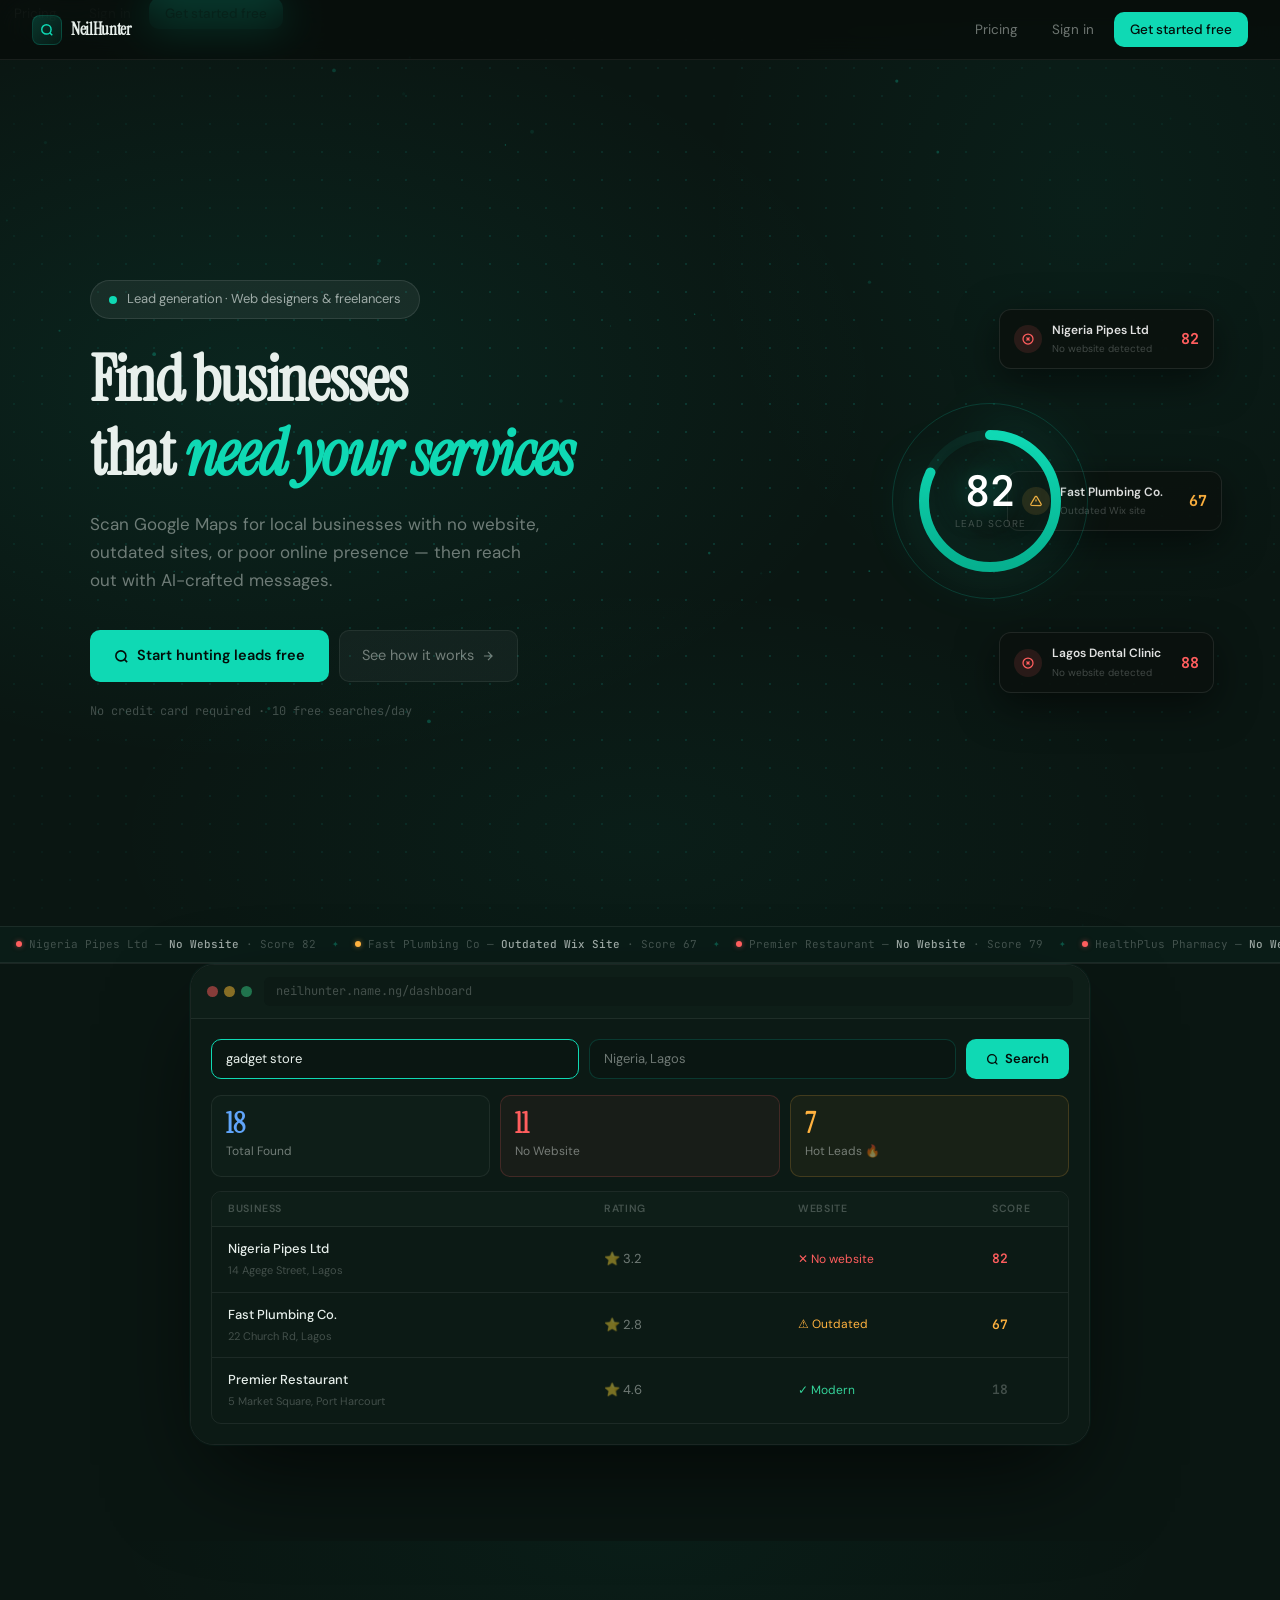
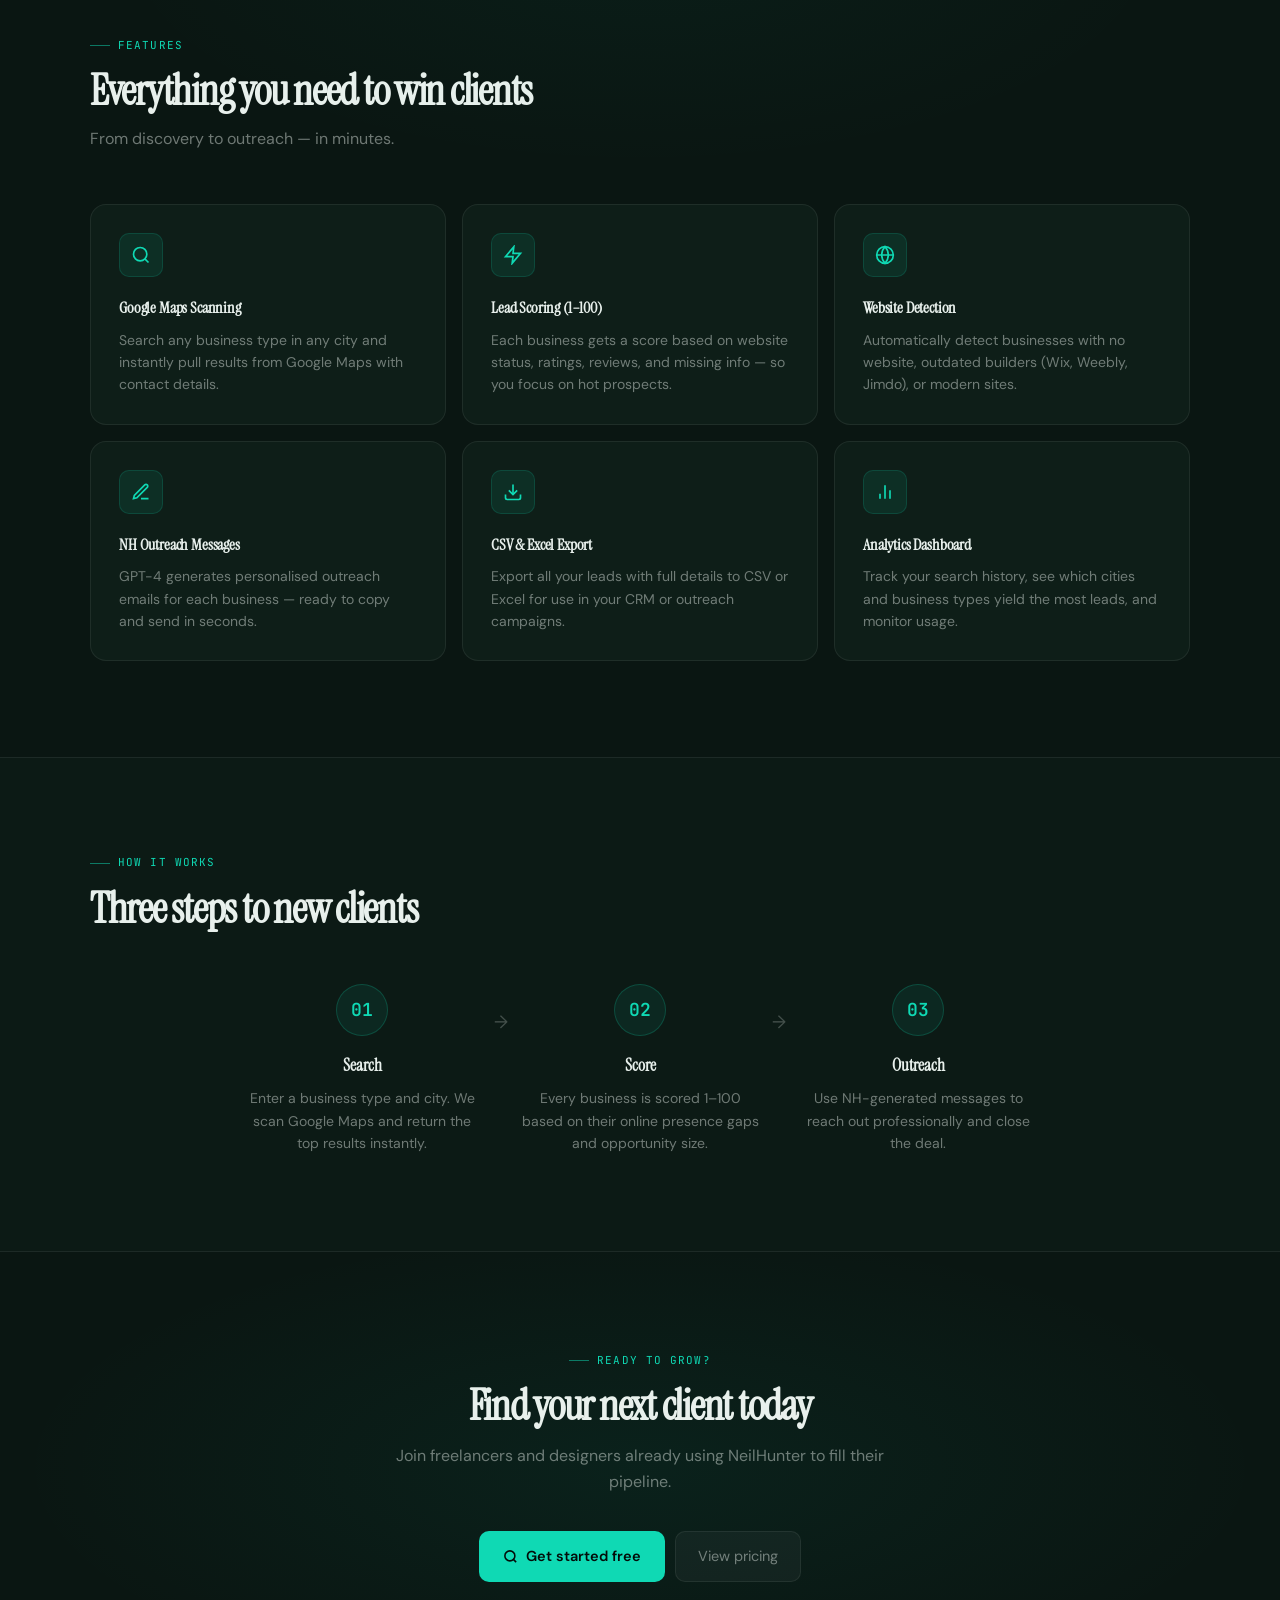
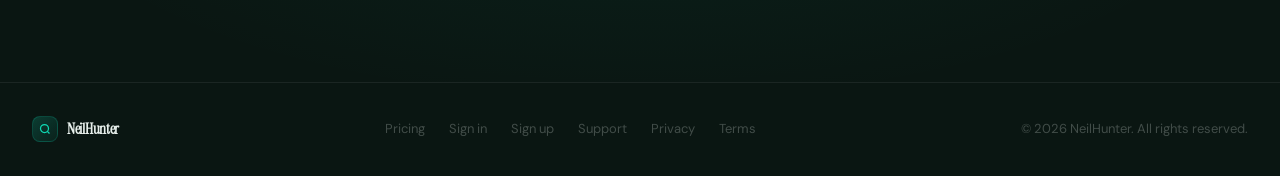
==== commit 8f1a750b: "Add icons and manifest links to index.html Added links for apple touch icon, favicon, and web app ma" ====
--- a/index.html
+++ b/index.html
@@ -3,6 +3,9 @@
 <head>
   <meta charset="UTF-8"/>
   <meta name="viewport" content="width=device-width, initial-scale=1.0"/>
+  <link rel="apple-touch-icon" href="icon.png">
+<link rel="icon" type="image/png" sizes="192x192" href="icon.png">
+<link rel="manifest" href="manifest.json">
 
   <!-- ═══ PRIMARY SEO ═══ -->
   <title>NeilHunter — Find Businesses That Need a Website | Lead Gen for Web Designers</title>
